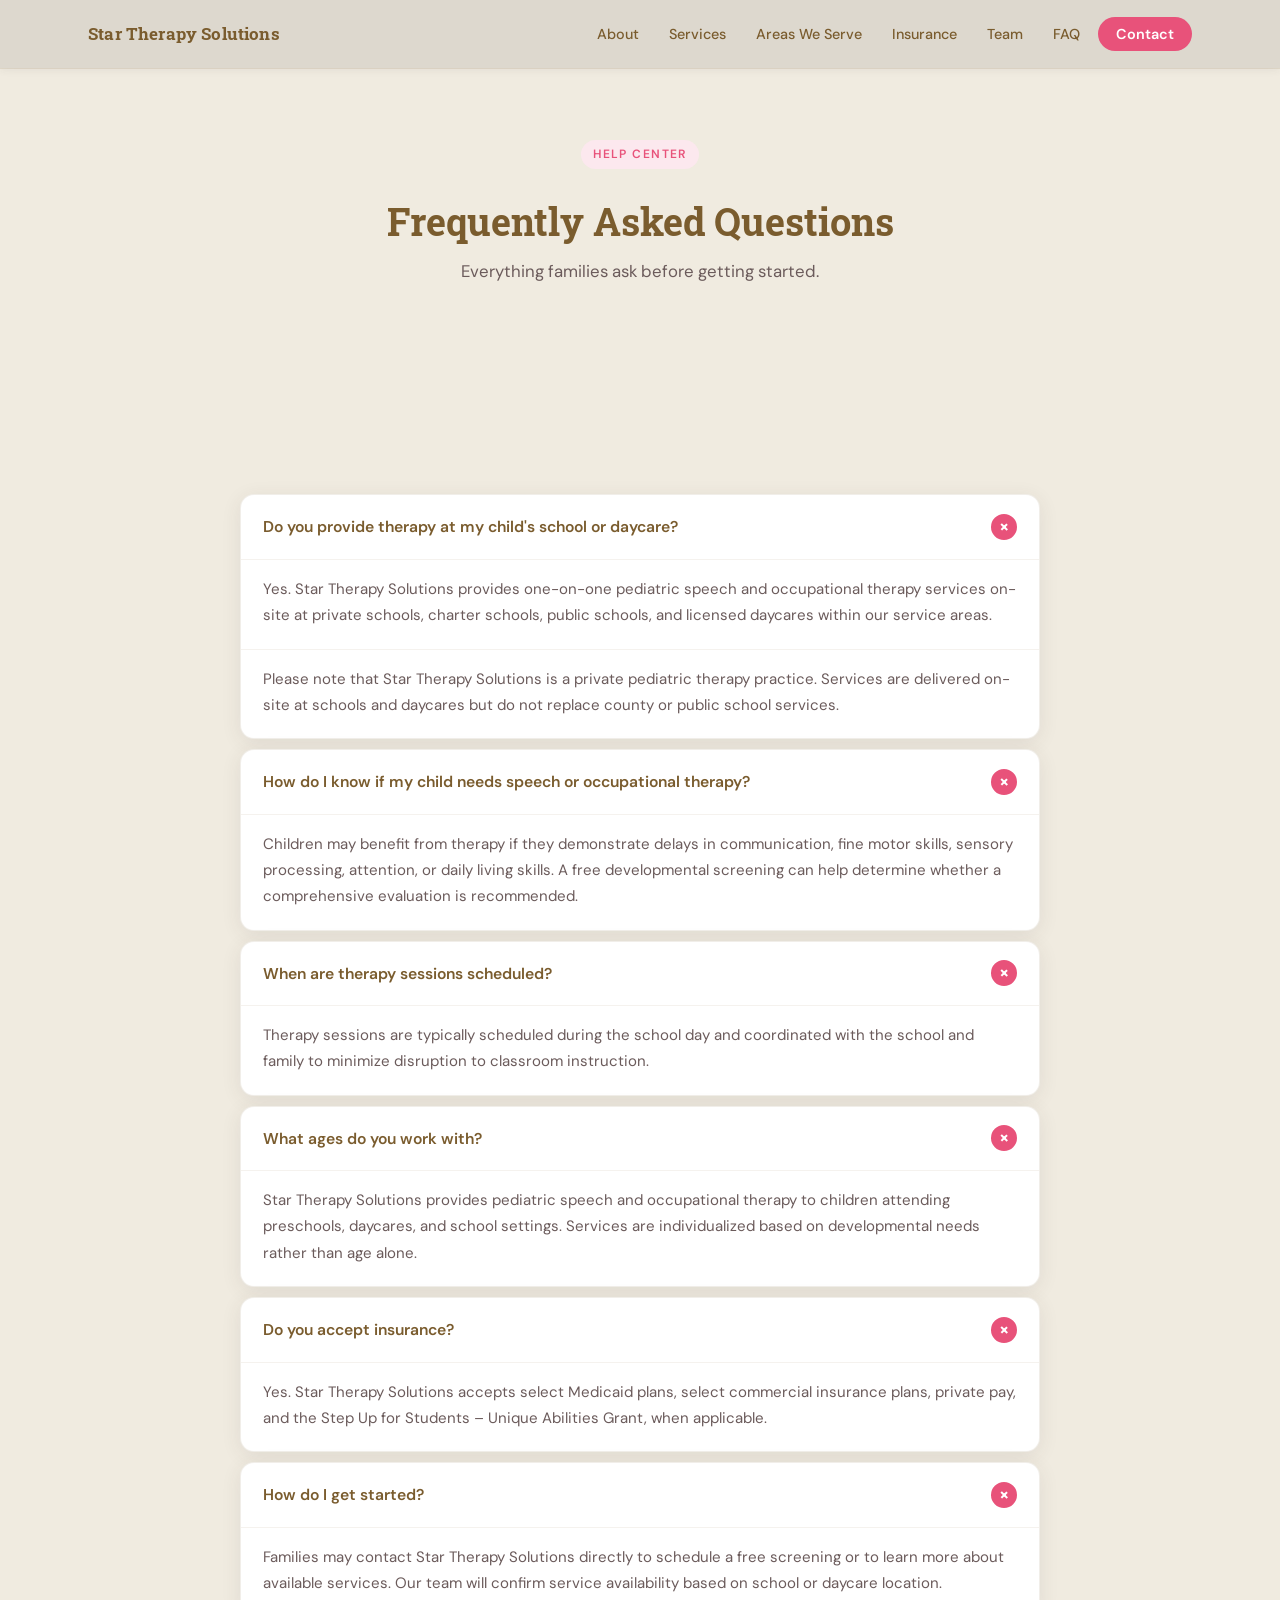
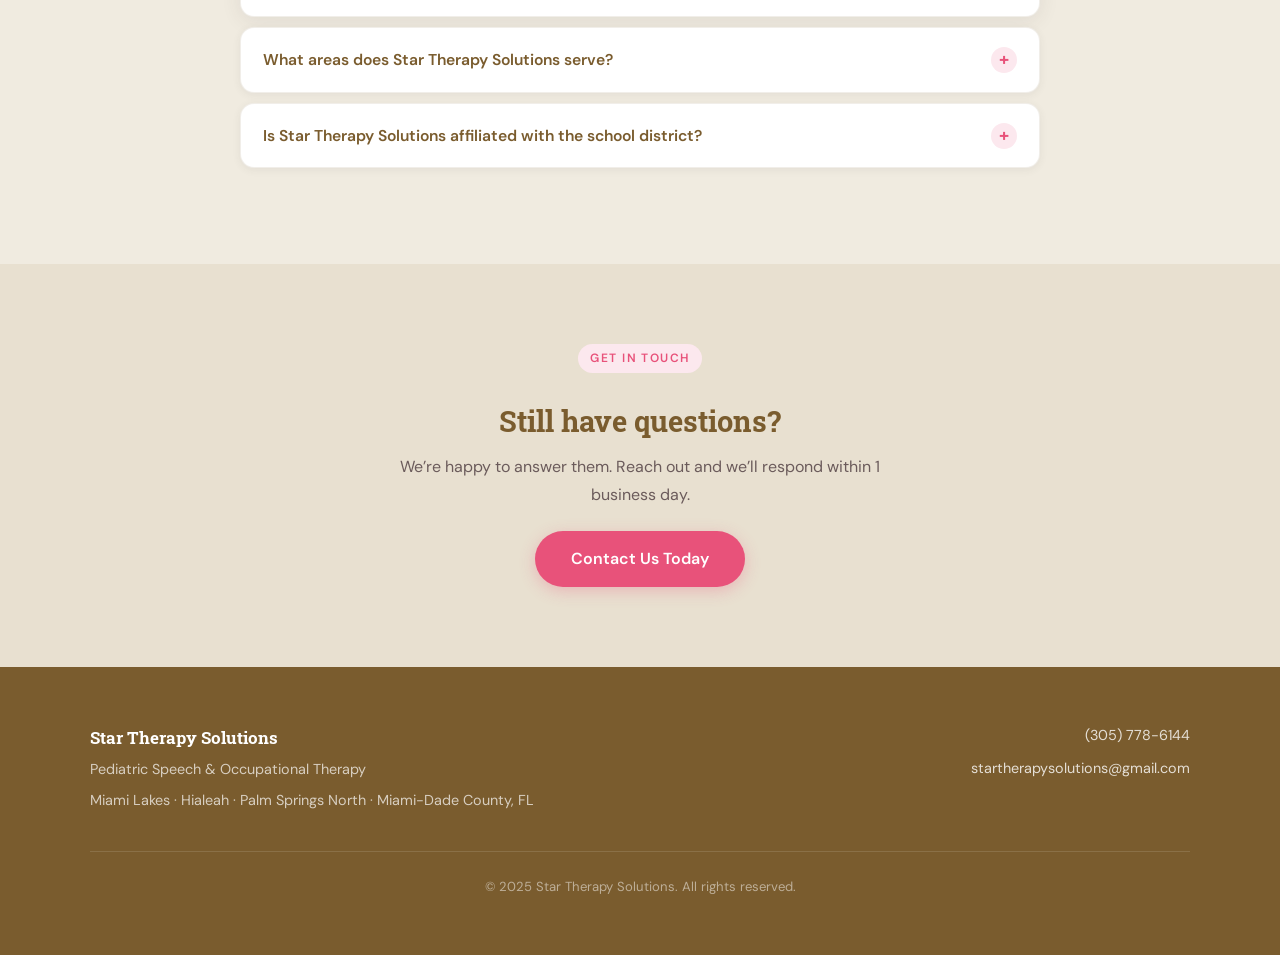
==== faq.html @ 51f53095 "Add files via upload" ====
<!DOCTYPE html>
<html lang="en">
<head>
  <meta charset="UTF-8" />
  <meta name="viewport" content="width=device-width, initial-scale=1.0" />
  <title>FAQ | Pediatric Therapy Questions Answered | Star Therapy Solutions</title>
  <meta name="description" content="Answers to common questions about pediatric speech therapy and occupational therapy services in Miami Lakes, Hialeah, and Palm Springs North." />
  <meta name="robots" content="index, follow" />
  <link rel="canonical" href="https://www.startherapysolutions.com/faq.html" />
  <meta property="og:type" content="website" />
  <meta property="og:title" content="FAQ | Star Therapy Solutions" />
  <meta property="og:description" content="Common questions about pediatric speech and occupational therapy services on-site at schools and daycares in Miami-Dade County." />
  <meta property="og:url" content="https://www.startherapysolutions.com/faq.html" />

  <script type="application/ld+json">
  {
    "@context": "https://schema.org",
    "@type": "FAQPage",
    "mainEntity": [
      { "@type": "Question", "name": "Do you provide therapy at my child's school or daycare?", "acceptedAnswer": { "@type": "Answer", "text": "Yes. Star Therapy Solutions provides one-on-one pediatric speech and occupational therapy services on-site at private schools, charter schools, public schools, and licensed daycares within our service areas." } },
      { "@type": "Question", "name": "How do I know if my child needs speech or occupational therapy?", "acceptedAnswer": { "@type": "Answer", "text": "Children may benefit from therapy if they demonstrate delays in communication, fine motor skills, sensory processing, attention, or daily living skills." } },
      { "@type": "Question", "name": "When are therapy sessions scheduled?", "acceptedAnswer": { "@type": "Answer", "text": "Therapy sessions are typically scheduled during the school day and coordinated with the school and family to minimize disruption to classroom instruction." } },
      { "@type": "Question", "name": "What ages do you work with?", "acceptedAnswer": { "@type": "Answer", "text": "Star Therapy Solutions provides pediatric speech and occupational therapy to children attending preschools, daycares, and school settings." } },
      { "@type": "Question", "name": "Do you accept insurance?", "acceptedAnswer": { "@type": "Answer", "text": "Yes. Star Therapy Solutions accepts select Medicaid plans, select commercial insurance plans, private pay, and the Step Up for Students Unique Abilities Grant, when applicable." } },
      { "@type": "Question", "name": "How do I get started?", "acceptedAnswer": { "@type": "Answer", "text": "Families may contact Star Therapy Solutions directly to schedule a free screening or to learn more about available services." } },
      { "@type": "Question", "name": "What areas does Star Therapy Solutions serve?", "acceptedAnswer": { "@type": "Answer", "text": "We serve schools and daycares in Miami Lakes, Hialeah, Palm Springs North, Hialeah Gardens, and surrounding Miami-Dade communities." } },
      { "@type": "Question", "name": "Is Star Therapy Solutions affiliated with the school district?", "acceptedAnswer": { "@type": "Answer", "text": "No. Star Therapy Solutions is a private practice and is not affiliated with or employed by the school district." } }
    ]
  }
  </script>

  <link rel="stylesheet" href="styles.css" />
  <link rel="icon" href="favicon.ico" type="image/x-icon" />
</head>

<body class="faq-page">

  <nav aria-label="Main navigation">
    <div class="nav-inner">
      <a href="index.html" class="nav-logo">Star Therapy Solutions</a>
      <button id="navToggle" aria-label="Open navigation menu">&#9776;</button>
      <ul id="navLinks" role="list">
        <li><a href="index.html#about">About</a></li>
        <li><a href="services.html">Services</a></li>
        <li><a href="index.html#areas">Areas We Serve</a></li>
        <li><a href="index.html#insurance">Insurance</a></li>
        <li><a href="team.html">Team</a></li>
        <li><a href="faq.html" aria-current="page">FAQ</a></li>
        <li><a href="index.html#contact" class="nav-cta">Contact</a></li>
      </ul>
    </div>
  </nav>

  <div class="page-hero">
    <span class="section-label">Help Center</span>
    <h1>Frequently Asked Questions</h1>
    <p>Everything families ask before getting started.</p>
  </div>

  <main>

    <section id="faq-main" aria-label="Frequently asked questions">
      <div class="faq-page-inner">

        <div class="faq-list">

          <details open>
            <summary>Do you provide therapy at my child's school or daycare? <span class="summary-icon">+</span></summary>
            <p>Yes. Star Therapy Solutions provides one-on-one pediatric speech and occupational therapy services on-site at private schools, charter schools, public schools, and licensed daycares within our service areas.</p>
            <p>Please note that Star Therapy Solutions is a private pediatric therapy practice. Services are delivered on-site at schools and daycares but do not replace county or public school services.</p>
          </details>

          <details open>
            <summary>How do I know if my child needs speech or occupational therapy? <span class="summary-icon">+</span></summary>
            <p>Children may benefit from therapy if they demonstrate delays in communication, fine motor skills, sensory processing, attention, or daily living skills. A free developmental screening can help determine whether a comprehensive evaluation is recommended.</p>
          </details>

          <details open>
            <summary>When are therapy sessions scheduled? <span class="summary-icon">+</span></summary>
            <p>Therapy sessions are typically scheduled during the school day and coordinated with the school and family to minimize disruption to classroom instruction.</p>
          </details>

          <details open>
            <summary>What ages do you work with? <span class="summary-icon">+</span></summary>
            <p>Star Therapy Solutions provides pediatric speech and occupational therapy to children attending preschools, daycares, and school settings. Services are individualized based on developmental needs rather than age alone.</p>
          </details>

          <details open>
            <summary>Do you accept insurance? <span class="summary-icon">+</span></summary>
            <p>Yes. Star Therapy Solutions accepts select Medicaid plans, select commercial insurance plans, private pay, and the Step Up for Students &ndash; Unique Abilities Grant, when applicable.</p>
          </details>

          <details open>
            <summary>How do I get started? <span class="summary-icon">+</span></summary>
            <p>Families may contact Star Therapy Solutions directly to schedule a free screening or to learn more about available services. Our team will confirm service availability based on school or daycare location.</p>
          </details>

          <details>
            <summary>What areas does Star Therapy Solutions serve? <span class="summary-icon">+</span></summary>
            <p>We serve schools and daycares in Miami Lakes, Hialeah, Palm Springs North, Hialeah Gardens, and surrounding Miami-Dade communities. Contact us to check availability at your child's school.</p>
          </details>

          <details>
            <summary>Is Star Therapy Solutions affiliated with the school district? <span class="summary-icon">+</span></summary>
            <p>No. Star Therapy Solutions is a private practice and is not affiliated with or employed by the school district. Services are arranged through family referral and collaboration with the school or daycare.</p>
          </details>

        </div>
      </div>
    </section>

    <section class="cta-strip" aria-label="Call to action">
      <span class="section-label">Get in Touch</span>
      <h2>Still have questions?</h2>
      <p>We&rsquo;re happy to answer them. Reach out and we&rsquo;ll respond within 1 business day.</p>
      <a href="index.html#contact" class="btn-primary">Contact Us Today</a>
    </section>

  </main>

  <footer>
    <div class="footer-inner">
      <div class="footer-brand">
        <strong>Star Therapy Solutions</strong>
        <p>Pediatric Speech &amp; Occupational Therapy</p>
        <p>Miami Lakes &middot; Hialeah &middot; Palm Springs North &middot; Miami-Dade County, FL</p>
      </div>
      <div class="footer-contact">
        <a href="tel:+13057786144">(305) 778-6144</a>
        <a href="mailto:startherapysolutions@gmail.com">startherapysolutions@gmail.com</a>
      </div>
    </div>
    <hr class="footer-divider" />
    <div class="footer-copy">
      <p>&copy; 2025 Star Therapy Solutions. All rights reserved.</p>
    </div>
  </footer>

  <script>
    const toggle = document.getElementById('navToggle');
    const links  = document.getElementById('navLinks');
    toggle.addEventListener('click', () => links.classList.toggle('open'));
    links.querySelectorAll('a').forEach(a => a.addEventListener('click', () => links.classList.remove('open')));
    document.querySelectorAll('details').forEach(d => {
      d.addEventListener('toggle', () => {
        const icon = d.querySelector('.summary-icon');
        if (icon) icon.textContent = d.open ? '×' : '+';
      });
    });
  </script>

</body>
</html>
---- styles.css ----
/* ════════════════════════════════════════════════════
   STAR THERAPY SOLUTIONS — styles.css (refreshed)
   ════════════════════════════════════════════════════ */

@import url('https://fonts.googleapis.com/css2?family=Roboto+Slab:wght@400;600;700&family=DM+Sans:wght@400;500;600&display=swap');

:root {
  --cream:       #f0ebe0;
  --cream-dark:  #e8e0d0;
  --brown:       #7a5c2e;
  --brown-dark:  #5c4220;
  --blue:        #5b9bd5;
  --blue-soft:   #ddeaf6;
  --pink:        #e8527a;
  --pink-dark:   #c73d63;
  --pink-soft:   #fce8ee;
  --text:        #3d3535;
  --text-light:  #6b5b5b;
  --nav-bg:      #ddd8ce;
  --white:       #ffffff;
  --radius:      14px;
  --radius-sm:   8px;
  --shadow:      0 4px 20px rgba(61,53,53,0.09);
  --shadow-sm:   0 2px 8px rgba(61,53,53,0.07);
}

/* ── RESET ───────────────────────────────────────────*/
*, *::before, *::after { box-sizing: border-box; margin: 0; padding: 0; }

html { scroll-behavior: smooth; }

body {
  font-family: 'DM Sans', sans-serif;
  color: var(--text);
  background-color: var(--cream);
  background-image: url('stars-bg.svg');
  background-repeat: repeat;
  background-size: 400px 400px;
  line-height: 1.75;
  font-size: 1rem;
}

img { height: auto; display: block; }

a { color: var(--blue); }

h1, h2, h3, h4 {
  font-family: 'Roboto Slab', serif;
  color: var(--brown);
  line-height: 1.25;
  text-wrap: balance;
}

p { color: var(--text-light); margin-bottom: 16px; text-wrap: pretty; }
p:last-child { margin-bottom: 0; }

/* ── LAYOUT HELPERS ──────────────────────────────────*/
.container {
  max-width: 1100px;
  margin: 0 auto;
  padding: 0 48px;
}

@media (max-width: 768px) {
  .container { padding: 0 24px; }
}

/* ── NAVIGATION ──────────────────────────────────────*/
nav {
  background-color: var(--nav-bg);
  position: sticky;
  top: 0;
  z-index: 200;
  box-shadow: 0 1px 0 rgba(122,92,46,0.12), var(--shadow-sm);
}

.nav-inner {
  max-width: 1200px;
  margin: 0 auto;
  padding: 0 48px;
  display: flex;
  align-items: center;
  justify-content: space-between;
  height: 68px;
}

.nav-logo {
  font-family: 'Roboto Slab', serif;
  color: var(--brown);
  text-decoration: none;
  font-size: 1.05rem;
  font-weight: 700;
  letter-spacing: 0.01em;
  display: flex;
  align-items: center;
  gap: 10px;
}

.nav-logo img { height: 44px; width: auto; }

nav ul {
  list-style: none;
  display: flex;
  align-items: center;
  gap: 6px;
}

nav ul li a {
  color: var(--brown);
  text-decoration: none;
  font-size: 0.9rem;
  font-weight: 500;
  padding: 6px 12px;
  border-radius: var(--radius-sm);
  transition: background 0.15s, color 0.15s;
}

nav ul li a:hover {
  background: rgba(122,92,46,0.08);
  color: var(--brown-dark);
}

nav ul li a.nav-cta {
  background-color: var(--pink);
  color: var(--white);
  padding: 8px 18px;
  border-radius: 50px;
  font-weight: 600;
}

nav ul li a.nav-cta:hover {
  background-color: var(--pink-dark);
  color: var(--white);
}

#navToggle {
  display: none;
  background: none;
  border: 2px solid var(--brown);
  color: var(--brown);
  font-size: 1.3rem;
  padding: 4px 10px;
  border-radius: var(--radius-sm);
  cursor: pointer;
}

/* ── HERO ─────────────────────────────────────────────*/
header#home {
  background-color: var(--cream);
  background-image: url('stars-bg.svg');
  background-size: cover;
  background-position: center;
  background-attachment: fixed;
  padding: 80px 48px 72px;
  display: flex;
  flex-direction: column;
  align-items: center;
  text-align: center;
  gap: 16px;
}

header#home img.icon-svg {
  width: 260px !important;
  height: 260px !important;
  object-fit: cover;
  object-position: top center;
  border-radius: 50% !important;
  box-shadow: 0 8px 40px rgba(61,53,53,0.18);
  margin-bottom: 8px;
  border: 4px solid var(--white);
  flex-shrink: 0;
  display: block;
}

.hero-eyebrow {
  font-family: 'DM Sans', sans-serif;
  font-size: 0.75rem;
  font-weight: 600;
  letter-spacing: 0.1em;
  text-transform: uppercase;
  color: var(--pink);
  background: var(--pink-soft);
  padding: 5px 14px;
  border-radius: 50px;
  white-space: nowrap;
}

.hero-subtitle {
  font-family: 'Roboto Slab', serif;
  font-size: 2.6rem;
  font-weight: 700;
  color: var(--brown) !important;
  line-height: 1.2;
  margin: 0 !important;
  text-wrap: balance;
}

.hero-location {
  font-size: 0.88rem;
  color: var(--text-light) !important;
  margin: 0 !important;
  letter-spacing: 0.02em;
  white-space: nowrap;
}

.btn-primary {
  display: inline-block;
  padding: 14px 36px;
  background-color: var(--pink);
  color: var(--white);
  text-decoration: none;
  font-weight: 600;
  border-radius: 50px;
  font-size: 1rem;
  font-family: 'DM Sans', sans-serif;
  transition: background-color 0.2s, transform 0.15s, box-shadow 0.15s;
  box-shadow: 0 4px 16px rgba(232,82,122,0.3);
  margin-top: 8px;
}

.btn-primary:hover {
  background-color: var(--pink-dark);
  color: var(--white);
  transform: translateY(-1px);
  box-shadow: 0 6px 20px rgba(232,82,122,0.38);
}

/* ── SECTION BASE ────────────────────────────────────*/
section {
  padding: 96px 48px;
}

.section-label {
  display: inline-block;
  font-size: 0.75rem;
  font-weight: 600;
  letter-spacing: 0.12em;
  text-transform: uppercase;
  color: var(--pink);
  background: var(--pink-soft);
  padding: 4px 12px;
  border-radius: 50px;
  margin-bottom: 16px;
}

section h2 {
  font-size: 2rem;
  margin-bottom: 16px;
}

section > .lead {
  font-size: 1.05rem;
  color: var(--text-light);
  max-width: 620px;
  margin-bottom: 48px;
}

/* ── ABOUT ───────────────────────────────────────────*/
#about {
  background-color: var(--cream-dark);
  background-image: url('stars-bg.svg');
  background-size: cover;
  background-attachment: fixed;
  padding: 96px 0;
}

.about-inner {
  max-width: 1100px;
  margin: 0 auto;
  padding: 0 48px;
  display: grid;
  grid-template-columns: 1fr 440px;
  gap: 64px;
  align-items: center;
}

.about-text h1 {
  font-size: 2.1rem;
  margin-bottom: 24px;
}

.about-text p {
  font-size: 1.02rem;
  line-height: 1.8;
}

.about-img-wrap {
  display: flex;
  justify-content: center;
  align-items: center;
}

.about-icon-svg {
  width: 100%;
  max-width: 420px;
  height: auto;
  border-radius: var(--radius);
  box-shadow: 0 12px 40px rgba(61,53,53,0.14);
  object-fit: cover;
}

/* ── SERVICES ────────────────────────────────────────*/
#services {
  max-width: 1100px;
  margin: 0 auto;
}

.services-grid {
  display: grid;
  grid-template-columns: repeat(2, 1fr);
  gap: 20px;
  margin-top: 0;
}

.service-card {
  background: var(--white);
  border-radius: var(--radius);
  padding: 32px 28px;
  box-shadow: var(--shadow-sm);
  border-top: 4px solid var(--brown);
  transition: transform 0.2s, box-shadow 0.2s;
}

.service-card:hover {
  transform: translateY(-3px);
  box-shadow: var(--shadow);
}

.service-card h3 {
  font-size: 1.1rem;
  margin-bottom: 8px;
}

.service-card p {
  font-size: 0.9rem;
  margin: 0;
}

.service-card.highlight {
  background: var(--cream-dark);
  border-top-color: var(--pink);
  grid-column: 1 / -1;
  display: flex;
  gap: 24px;
  align-items: center;
}

.service-card.highlight h3 { color: var(--pink-dark); }

/* ── AREAS ───────────────────────────────────────────*/
#areas {
  background-color: var(--cream-dark);
  padding: 96px 0;
}

.areas-inner {
  max-width: 1100px;
  margin: 0 auto;
  padding: 0 48px;
}

.areas-inner h2 { margin-bottom: 12px; }
.areas-inner .lead { margin-bottom: 32px; }

.areas-pills {
  display: flex;
  flex-wrap: wrap;
  gap: 12px;
  margin-bottom: 28px;
}

.areas-pills li {
  list-style: none;
  background-color: var(--pink);
  color: var(--white);
  padding: 10px 22px;
  border-radius: 50px;
  font-weight: 600;
  font-size: 0.9rem;
  letter-spacing: 0.01em;
}

.areas-note {
  font-size: 0.9rem;
  color: var(--text-light);
  max-width: 560px;
}

/* ── INSURANCE ───────────────────────────────────────*/
#insurance {
  max-width: 1100px;
  margin: 0 auto;
}

.insurance-grid {
  display: grid;
  grid-template-columns: repeat(2, 1fr);
  gap: 16px;
  margin-bottom: 28px;
}

.insurance-item {
  display: flex;
  align-items: flex-start;
  gap: 14px;
  background: var(--white);
  border-radius: var(--radius);
  padding: 20px 22px;
  box-shadow: var(--shadow-sm);
}

.insurance-check {
  width: 24px;
  height: 24px;
  background: var(--pink);
  border-radius: 50%;
  display: flex;
  align-items: center;
  justify-content: center;
  flex-shrink: 0;
  margin-top: 1px;
}

.insurance-check::after {
  content: "✓";
  color: white;
  font-size: 0.75rem;
  font-weight: 700;
}

.insurance-item span {
  font-size: 0.95rem;
  font-weight: 500;
  color: var(--text);
  line-height: 1.5;
}

.insurance-note {
  font-size: 0.88rem;
  color: var(--text-light);
  max-width: 560px;
  padding: 16px 20px;
  background: var(--blue-soft);
  border-radius: var(--radius-sm);
  border-left: 3px solid var(--blue);
}

/* ── FAQ ─────────────────────────────────────────────*/
#faq {
  background-color: var(--cream-dark);
  padding: 96px 48px;
}

#faq .section-inner {
  max-width: 800px;
  margin: 0 auto;
}

.faq-list {
  display: flex;
  flex-direction: column;
  gap: 10px;
  margin-top: 40px;
}

details {
  background-color: var(--white);
  border-radius: var(--radius);
  box-shadow: var(--shadow-sm);
  overflow: hidden;
  border: 1px solid rgba(122,92,46,0.1);
  transition: box-shadow 0.2s;
}

details[open] {
  box-shadow: var(--shadow);
}

summary {
  padding: 18px 22px;
  font-weight: 600;
  font-family: 'DM Sans', sans-serif;
  color: var(--brown);
  cursor: pointer;
  list-style: none;
  display: flex;
  justify-content: space-between;
  align-items: center;
  gap: 16px;
  font-size: 0.98rem;
}

summary::-webkit-details-marker { display: none; }

.summary-icon {
  width: 26px;
  height: 26px;
  background: var(--pink-soft);
  border-radius: 50%;
  display: flex;
  align-items: center;
  justify-content: center;
  flex-shrink: 0;
  color: var(--pink);
  font-size: 1.1rem;
  font-weight: 700;
  line-height: 1;
  transition: background 0.2s, transform 0.2s;
}

details[open] .summary-icon {
  background: var(--pink);
  color: white;
  transform: rotate(45deg);
}

details p {
  padding: 0 22px 20px;
  margin: 0;
  font-size: 0.94rem;
  color: var(--text-light);
  border-top: 1px solid rgba(122,92,46,0.08);
  padding-top: 16px;
}

/* ── CONTACT ─────────────────────────────────────────*/
#contact {
  max-width: 1100px;
  margin: 0 auto;
}

.contact-grid {
  display: grid;
  grid-template-columns: 1fr 1fr;
  gap: 64px;
  align-items: start;
  margin-top: 48px;
}

.contact-intake-card {
  background: var(--cream-dark);
  border-radius: var(--radius);
  padding: 36px 32px;
  border: 1px solid rgba(122,92,46,0.1);
}

.contact-intake-card h3 {
  font-size: 1.2rem;
  margin-bottom: 12px;
}

.contact-intake-card p {
  font-size: 0.94rem;
  margin-bottom: 24px;
}

.contact-info-card {
  display: flex;
  flex-direction: column;
  gap: 16px;
}

.contact-info-card h3 {
  font-size: 1.2rem;
  margin-bottom: 4px;
}

.contact-detail {
  display: flex;
  align-items: center;
  gap: 14px;
  padding: 16px 18px;
  background: var(--white);
  border-radius: var(--radius-sm);
  box-shadow: var(--shadow-sm);
  text-decoration: none;
  color: var(--text);
  font-size: 0.94rem;
  font-weight: 500;
  transition: box-shadow 0.15s, transform 0.15s;
}

.contact-detail:hover {
  box-shadow: var(--shadow);
  transform: translateY(-1px);
  color: var(--brown);
}

.contact-icon {
  width: 36px;
  height: 36px;
  background: var(--pink-soft);
  border-radius: var(--radius-sm);
  display: flex;
  align-items: center;
  justify-content: center;
  font-size: 1rem;
  flex-shrink: 0;
}

/* ── FOOTER ──────────────────────────────────────────*/
footer {
  background-color: var(--brown);
  padding: 56px 48px;
}

.footer-inner {
  max-width: 1100px;
  margin: 0 auto;
  display: grid;
  grid-template-columns: 1fr auto;
  gap: 48px;
  align-items: start;
}

.footer-brand p {
  color: rgba(255,255,255,0.7);
  margin-bottom: 6px;
  font-size: 0.9rem;
}

.footer-brand strong {
  font-family: 'Roboto Slab', serif;
  color: white;
  font-size: 1.05rem;
  display: block;
  margin-bottom: 4px;
}

.footer-contact {
  display: flex;
  flex-direction: column;
  gap: 8px;
  align-items: flex-end;
}

.footer-contact a {
  color: rgba(255,255,255,0.8);
  font-size: 0.9rem;
  text-decoration: none;
  transition: color 0.15s;
}

.footer-contact a:hover { color: white; }

.footer-divider {
  border: none;
  border-top: 1px solid rgba(255,255,255,0.12);
  margin: 32px 0 24px;
  max-width: 1100px;
  margin-left: auto;
  margin-right: auto;
}

.footer-copy {
  max-width: 1100px;
  margin: 0 auto;
  text-align: center;
}

.footer-copy p {
  color: rgba(255,255,255,0.5);
  font-size: 0.82rem;
  margin: 0;
}

/* ── PAGE HERO ───────────────────────────────────────*/
.page-hero {
  background-color: var(--cream);
  background-image: url('stars-bg.svg');
  background-size: cover;
  background-attachment: fixed;
  padding: 72px 48px;
  text-align: center;
  display: flex;
  flex-direction: column;
  align-items: center;
  gap: 12px;
}

.page-hero h1 { font-size: 2.4rem; margin: 0; }
.page-hero p  { font-size: 1.05rem; margin: 0; }

/* ── FAQ PAGE ─────────────────────────────────────────*/
.faq-page-inner {
  max-width: 800px;
  margin: 0 auto;
}

/* ── SERVICES PAGE ────────────────────────────────────*/
.service-block {
  padding: 80px 48px;
}

.service-block--alt {
  background-color: var(--cream-dark);
}

.service-block__content {
  max-width: 760px;
  margin: 0 auto;
}

.service-block__content h2 { font-size: 1.8rem; margin-bottom: 16px; }
.service-block__content h3 { font-size: 1.05rem; margin: 24px 0 12px; color: var(--brown); }

.service-block__tag {
  display: inline-block;
  font-size: 0.75rem;
  font-weight: 600;
  letter-spacing: 0.1em;
  text-transform: uppercase;
  color: var(--blue);
  background: var(--blue-soft);
  padding: 4px 12px;
  border-radius: 50px;
  margin-bottom: 16px;
}

.btn-secondary {
  display: inline-block;
  margin-top: 20px;
  padding: 12px 30px;
  background: transparent;
  color: var(--pink);
  border: 2px solid var(--pink);
  text-decoration: none;
  font-weight: 600;
  border-radius: 50px;
  font-size: 0.95rem;
  transition: background 0.2s, color 0.2s;
}

.btn-secondary:hover {
  background: var(--pink);
  color: white;
}

.conditions-list {
  list-style: none;
  padding: 0;
  display: flex;
  flex-direction: column;
  gap: 10px;
  margin-top: 8px;
}

.conditions-list li {
  padding: 12px 18px;
  background: var(--white);
  border-radius: var(--radius-sm);
  border-left: 3px solid var(--pink);
  font-size: 0.94rem;
  color: var(--text);
  box-shadow: var(--shadow-sm);
}

.service-block--alt .conditions-list li {
  background: var(--white);
}

/* ── APPROACH SECTION ────────────────────────────────*/
.approach-section {
  padding: 80px 48px;
  background: var(--brown);
}

.approach-inner {
  max-width: 760px;
  margin: 0 auto;
}

.approach-section .section-label {
  background: rgba(255,255,255,0.15);
  color: rgba(255,255,255,0.9);
}

.approach-section h2 {
  color: white;
  font-size: 1.9rem;
  margin-bottom: 20px;
}

.approach-section p { color: rgba(255,255,255,0.8); }

/* ── PROCESS SECTION ─────────────────────────────────*/
.process-section {
  padding: 80px 48px;
  background: var(--cream-dark);
}

.process-inner {
  max-width: 760px;
  margin: 0 auto;
}

.process-section h2 { font-size: 1.8rem; margin-bottom: 36px; }

.process-steps {
  list-style: none;
  padding: 0;
  counter-reset: steps;
  display: flex;
  flex-direction: column;
  gap: 14px;
  margin-bottom: 28px;
}

.process-steps li {
  counter-increment: steps;
  display: flex;
  align-items: center;
  gap: 18px;
  background: var(--white);
  border-radius: var(--radius);
  padding: 18px 22px;
  box-shadow: var(--shadow-sm);
  font-size: 0.95rem;
  color: var(--text);
}

.process-steps li::before {
  content: counter(steps);
  width: 34px;
  height: 34px;
  background: var(--pink);
  color: white;
  border-radius: 50%;
  display: flex;
  align-items: center;
  justify-content: center;
  font-weight: 700;
  font-size: 0.85rem;
  flex-shrink: 0;
}

/* ── WHY SECTION ─────────────────────────────────────*/
.why-section {
  padding: 80px 48px;
}

.why-inner {
  max-width: 760px;
  margin: 0 auto;
}

.why-section h2 { font-size: 1.8rem; margin-bottom: 32px; }

.why-list {
  list-style: none;
  padding: 0;
  display: flex;
  flex-direction: column;
  gap: 14px;
}

.why-list li {
  display: flex;
  align-items: center;
  gap: 16px;
  font-size: 0.98rem;
  color: var(--text);
  font-weight: 500;
}

.why-icon {
  width: 28px;
  height: 28px;
  background: var(--pink);
  border-radius: 50%;
  display: flex;
  align-items: center;
  justify-content: center;
  flex-shrink: 0;
}

.why-icon::after {
  content: "✓";
  color: white;
  font-size: 0.8rem;
  font-weight: 700;
}

/* ── CTA STRIP ───────────────────────────────────────*/
.cta-strip {
  background: var(--cream-dark);
  text-align: center;
  padding: 80px 48px;
  display: flex;
  flex-direction: column;
  align-items: center;
  gap: 14px;
}

.cta-strip h2 { font-size: 1.8rem; margin: 0; }
.cta-strip p  { margin: 0; max-width: 480px; }

/* ── FAQ & SERVICES PAGE HERO ────────────────────────*/
.page-hero {
  background-color: var(--cream);
  background-image: url('stars-bg.svg');
  background-size: cover;
  background-attachment: fixed;
  padding: 72px 48px;
  text-align: center;
  display: flex;
  flex-direction: column;
  align-items: center;
  justify-content: center;
  gap: 12px;
}

.page-hero h1 {
  font-size: 2.4rem;
}

.page-hero--faq {
  background-color: transparent;
  background-image: none;
}

.faq-page {
  background-color: var(--cream);
  background-image: linear-gradient(rgba(240,235,224,0.9), rgba(240,235,224,0.9)), url('image/FAQ Background.svg');
  background-size: cover;
  background-attachment: fixed;
  background-position: center top;
  background-repeat: no-repeat;
}

/* ── RESPONSIVE ──────────────────────────────────────*/
@media (max-width: 900px) {
  .about-inner {
    grid-template-columns: 1fr;
    gap: 40px;
  }
  .about-img-wrap { order: -1; }
  .about-icon-svg { max-width: 280px; }

  .services-grid { grid-template-columns: 1fr; }
  .service-card.highlight { flex-direction: column; gap: 12px; }

  .insurance-grid { grid-template-columns: 1fr; }

  .contact-grid { grid-template-columns: 1fr; gap: 40px; }

  .footer-inner { grid-template-columns: 1fr; gap: 24px; }
  .footer-contact { align-items: flex-start; }
}

@media (max-width: 768px) {
  .nav-inner { padding: 0 24px; }

  #navToggle { display: block; }

  nav ul {
    display: none;
    flex-direction: column;
    align-items: flex-start;
    width: 100%;
    padding: 12px 0 16px;
    gap: 2px;
    background: var(--nav-bg);
    border-top: 1px solid rgba(122,92,46,0.12);
  }

  nav ul.open { display: flex; }

  nav ul li { width: 100%; }
  nav ul li a { display: block; border-radius: 0; padding: 10px 24px; }
  nav ul li a.nav-cta {
    background: none;
    color: var(--pink);
    border-radius: 0;
    padding: 10px 24px;
    box-shadow: none;
  }

  /* Wrap nav so ul can appear below */
  nav { display: flex; flex-direction: column; align-items: stretch; }
  .nav-inner { width: 100%; }

  header#home { padding: 60px 24px 56px; }
  .hero-subtitle { font-size: 1.9rem; }
  .icon-svg { height: 180px; margin-bottom: -20px; }

  section { padding: 64px 24px; }
  #about { padding: 64px 0; }
  .about-inner { padding: 0 24px; }
  #areas { padding: 64px 0; }
  .areas-inner { padding: 0 24px; }
  #faq { padding: 64px 24px; }

  .service-block { padding: 56px 24px; }
  .approach-section, .process-section, .why-section, .cta-strip { padding: 56px 24px; }
  .page-hero { padding: 56px 24px; }

  footer { padding: 48px 24px; }
}
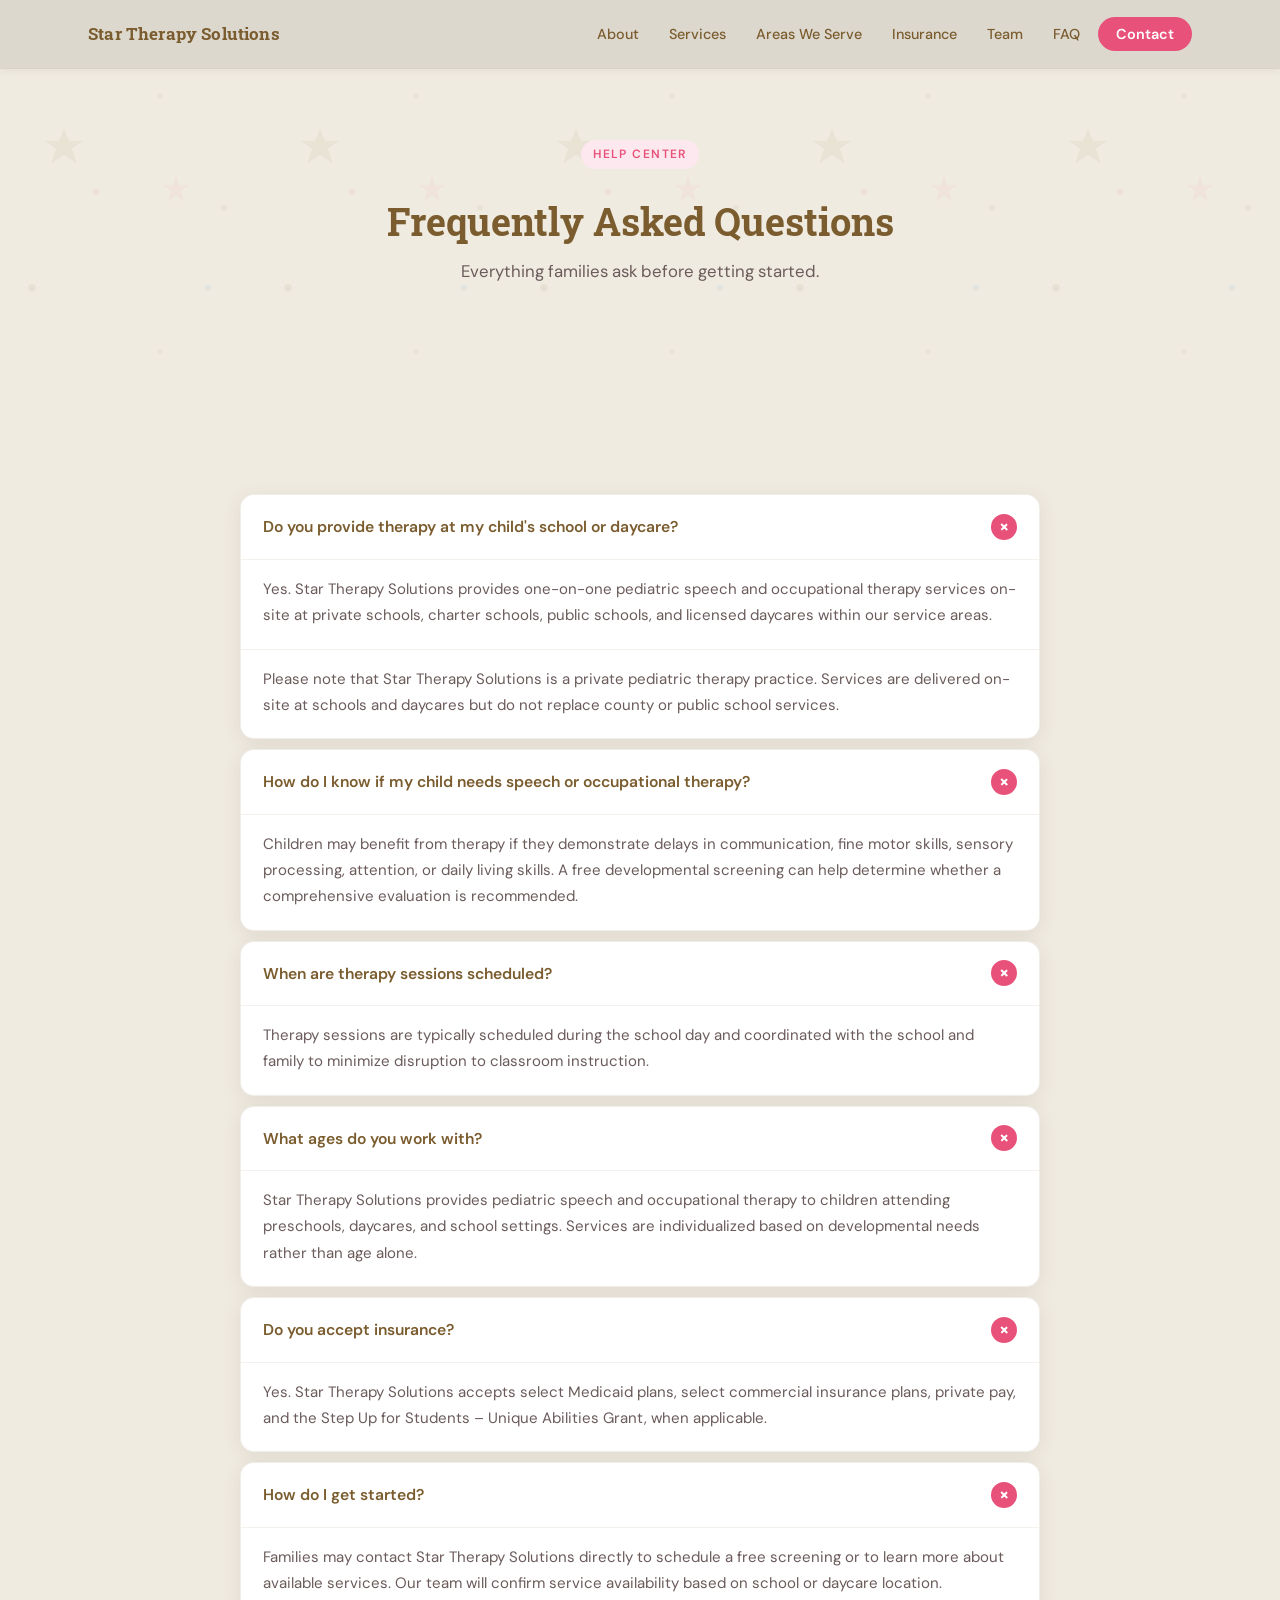
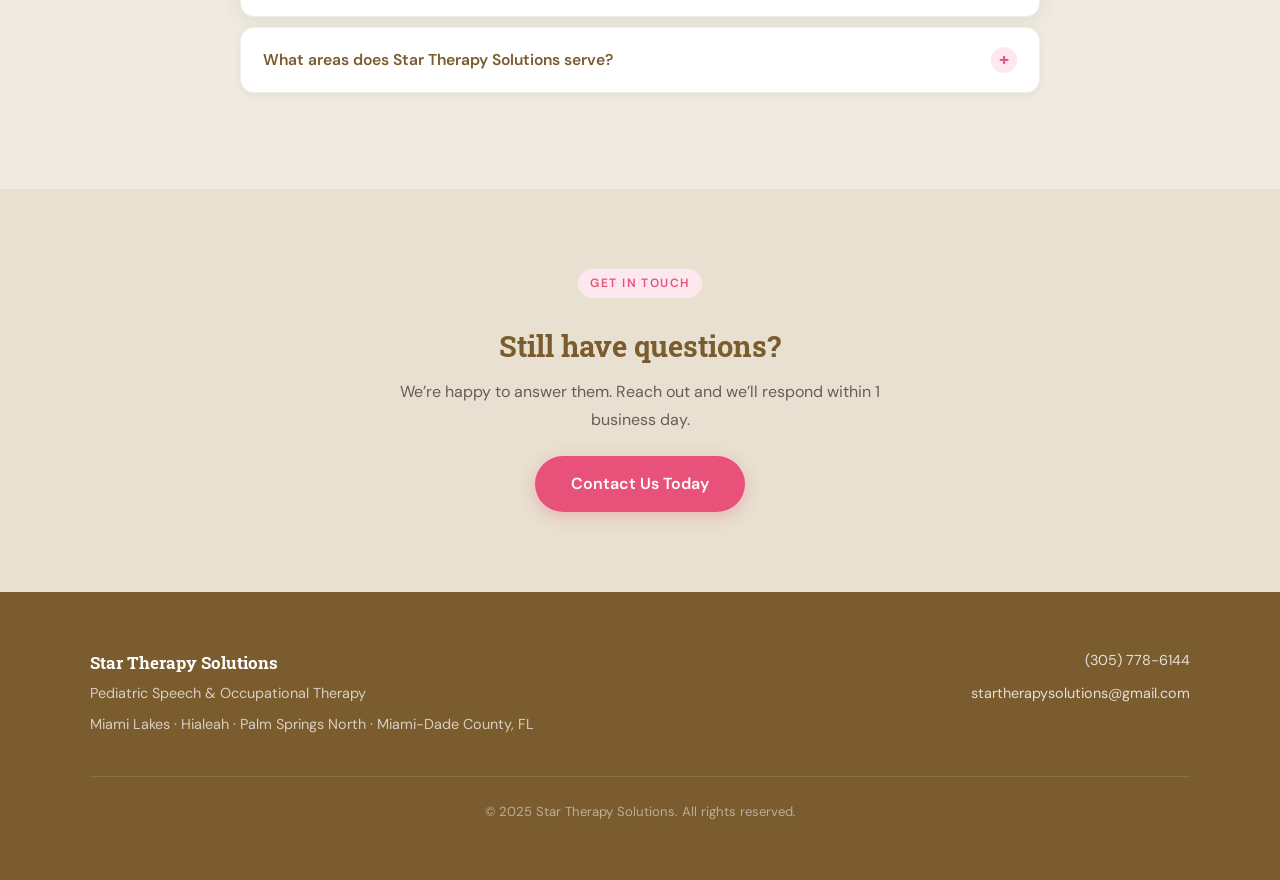
==== commit 655405b6: "Rename faq (1).html to faq.html" ====
--- a/faq.html
+++ b/faq.html
@@ -24,7 +24,6 @@
       { "@type": "Question", "name": "Do you accept insurance?", "acceptedAnswer": { "@type": "Answer", "text": "Yes. Star Therapy Solutions accepts select Medicaid plans, select commercial insurance plans, private pay, and the Step Up for Students Unique Abilities Grant, when applicable." } },
       { "@type": "Question", "name": "How do I get started?", "acceptedAnswer": { "@type": "Answer", "text": "Families may contact Star Therapy Solutions directly to schedule a free screening or to learn more about available services." } },
       { "@type": "Question", "name": "What areas does Star Therapy Solutions serve?", "acceptedAnswer": { "@type": "Answer", "text": "We serve schools and daycares in Miami Lakes, Hialeah, Palm Springs North, Hialeah Gardens, and surrounding Miami-Dade communities." } },
-      { "@type": "Question", "name": "Is Star Therapy Solutions affiliated with the school district?", "acceptedAnswer": { "@type": "Answer", "text": "No. Star Therapy Solutions is a private practice and is not affiliated with or employed by the school district." } }
     ]
   }
   </script>
@@ -100,10 +99,6 @@
             <p>We serve schools and daycares in Miami Lakes, Hialeah, Palm Springs North, Hialeah Gardens, and surrounding Miami-Dade communities. Contact us to check availability at your child's school.</p>
           </details>
 
-          <details>
-            <summary>Is Star Therapy Solutions affiliated with the school district? <span class="summary-icon">+</span></summary>
-            <p>No. Star Therapy Solutions is a private practice and is not affiliated with or employed by the school district. Services are arranged through family referral and collaboration with the school or daycare.</p>
-          </details>
 
         </div>
       </div>
